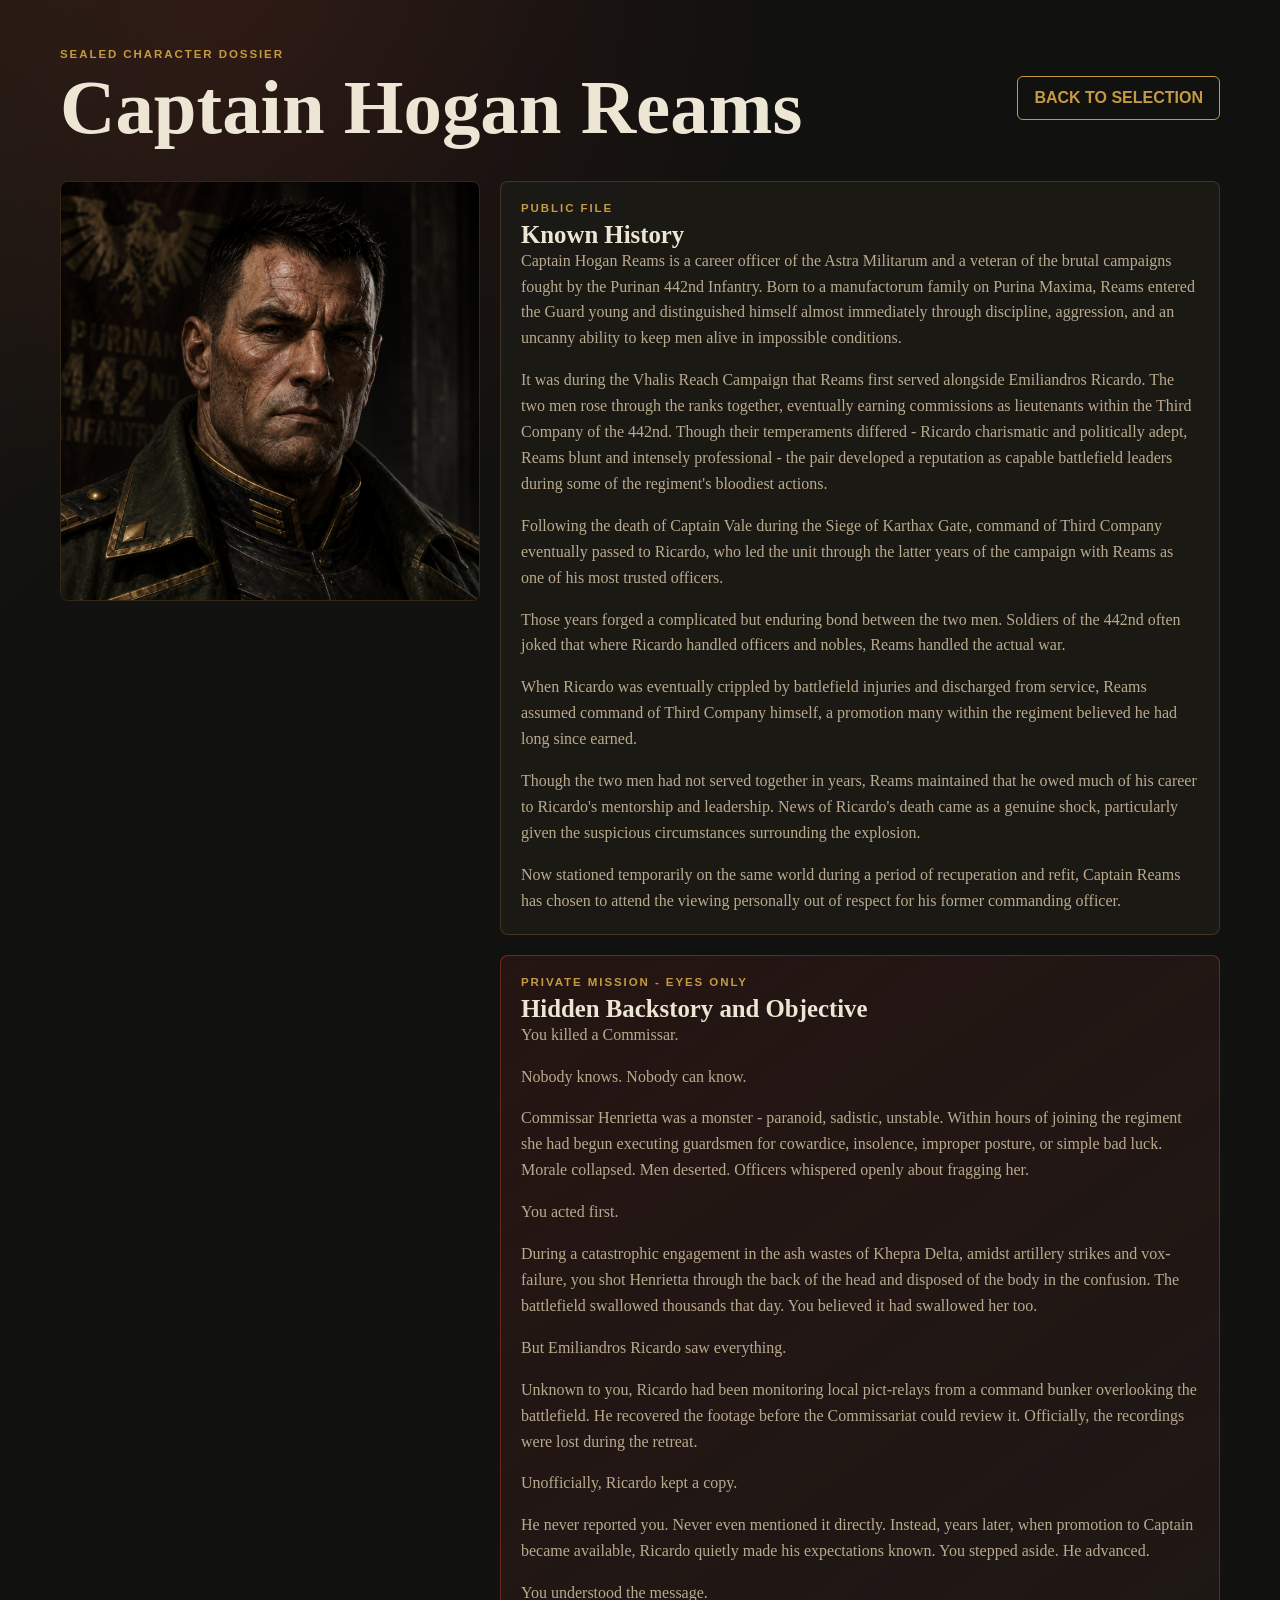
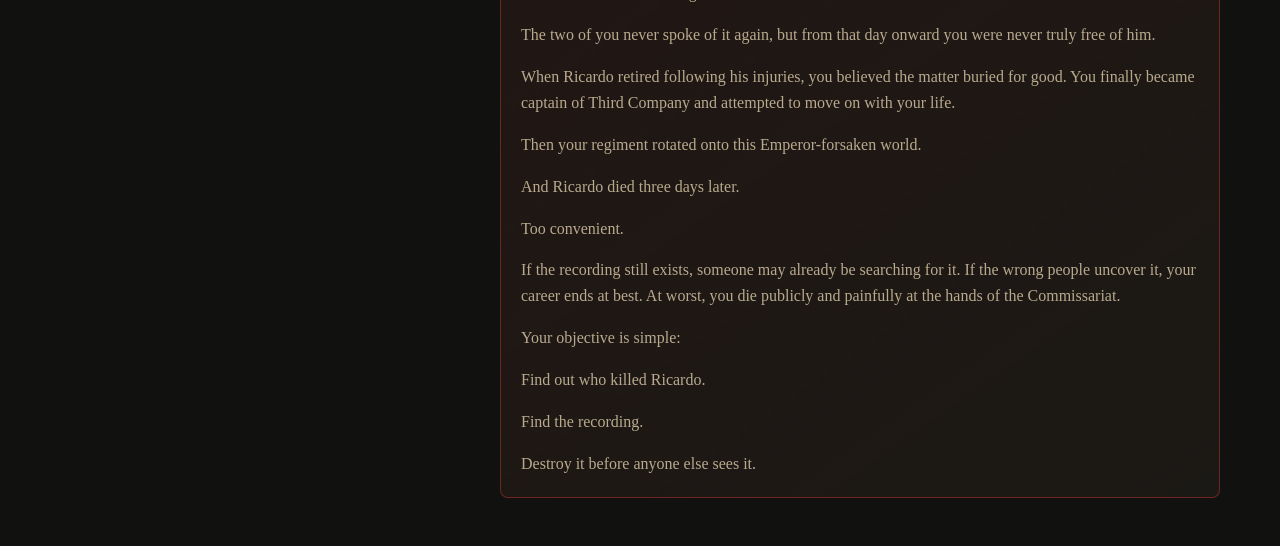
==== character.html @ 4c292468 "The Killing of Emiliandros Ricardo" ====
<!doctype html>
<html lang="en">
  <head>
    <meta charset="utf-8">
    <meta name="viewport" content="width=device-width, initial-scale=1">
    <title>Requias Sector One-Shot - Character Dossier</title>
    <link rel="stylesheet" href="styles.css">
  </head>
  <body>
    <header class="site-header compact">
      <div>
        <p class="eyebrow">Sealed Character Dossier</p>
        <h1 id="detailName">Character Details</h1>
      </div>
      <a class="button secondary" href="selection.html">Back to Selection</a>
    </header>

    <main class="detail-layout" id="detailPage">
      <section class="detail-portrait" id="detailPortrait"></section>

      <section class="dossier">
        <div class="section-block">
          <p class="eyebrow">Public File</p>
          <h2>Known History</h2>
          <div id="detailPublic" class="prose"></div>
        </div>

        <div class="section-block secret">
          <p class="eyebrow">Private Mission - Eyes Only</p>
          <h2>Hidden Backstory and Objective</h2>
          <div id="detailSecret" class="prose"></div>
        </div>
      </section>
    </main>

    <script src="characters.js"></script>
  </body>
</html>
---- styles.css ----
:root {
  color-scheme: dark;
  --bg: #11110f;
  --panel: #1c1a16;
  --panel-strong: #262118;
  --line: #5c4a2d;
  --line-soft: rgba(164, 127, 67, 0.28);
  --text: #eee6d4;
  --muted: #b9aa8e;
  --gold: #c59a42;
  --red: #8e2d27;
  --black: #070706;
}

* {
  box-sizing: border-box;
}

body {
  min-height: 100vh;
  margin: 0;
  background:
    radial-gradient(circle at 18% 0%, rgba(142, 45, 39, 0.2), transparent 34rem),
    linear-gradient(135deg, rgba(197, 154, 66, 0.06), transparent 28rem),
    var(--bg);
  color: var(--text);
  font-family: Georgia, "Times New Roman", serif;
}

.landing-page {
  background: var(--bg);
}

button,
a {
  font: inherit;
}

.site-header {
  display: flex;
  align-items: end;
  justify-content: space-between;
  gap: 2rem;
  max-width: 1200px;
  margin: 0 auto;
  padding: 3rem 1.25rem 2rem;
}

.site-header.compact {
  align-items: center;
}

.eyebrow {
  margin: 0 0 0.5rem;
  color: var(--gold);
  font-family: Arial, sans-serif;
  font-size: 0.72rem;
  font-weight: 700;
  letter-spacing: 0.12rem;
  text-transform: uppercase;
}

h1,
h2 {
  margin: 0;
  line-height: 1.05;
}

h1 {
  max-width: 760px;
  font-size: clamp(2.25rem, 6vw, 5rem);
}

h2 {
  font-size: 1.55rem;
}

.header-note {
  max-width: 360px;
  margin: 0;
  color: var(--muted);
  line-height: 1.55;
}

.header-actions {
  display: grid;
  justify-items: end;
  gap: 0.85rem;
}

.landing-hero {
  min-height: 78vh;
  display: grid;
  align-items: end;
  background:
    linear-gradient(90deg, rgba(7, 7, 6, 0.96), rgba(7, 7, 6, 0.72) 45%, rgba(7, 7, 6, 0.2)),
    linear-gradient(0deg, var(--bg), rgba(7, 7, 6, 0) 34%),
    url("assets/characters/4fe3f929-f056-469f-8570-948c34a160f2.png") center right / cover no-repeat;
}

.landing-copy {
  width: min(760px, 100%);
  padding: 5rem 1.25rem 4rem;
  margin-left: max(1.25rem, calc((100vw - 1200px) / 2));
}

.landing-copy p:not(.eyebrow) {
  max-width: 620px;
  color: var(--muted);
  font-size: 1.15rem;
  line-height: 1.6;
}

.landing-actions {
  display: flex;
  align-items: center;
  gap: 0.75rem;
  margin-top: 1rem;
}

.landing-button {
  width: min(340px, 100%);
}

.scenario-brief {
  display: grid;
  grid-template-columns: minmax(260px, 380px) minmax(0, 1fr);
  gap: 2rem;
  max-width: 1200px;
  margin: 0 auto;
  padding: 2rem 1.25rem 4rem;
}

.brief-copy {
  color: var(--muted);
  line-height: 1.65;
}

.brief-copy p:first-child {
  margin-top: 0;
}

.brief-copy p:last-child {
  margin-bottom: 0;
}

.selection-layout,
.detail-layout {
  display: grid;
  gap: 1.25rem;
  max-width: 1200px;
  margin: 0 auto;
  padding: 0 1.25rem 3rem;
}

.selection-layout {
  grid-template-columns: minmax(0, 1fr) minmax(320px, 420px);
  align-items: start;
}

.character-grid {
  display: grid;
  grid-template-columns: repeat(3, minmax(0, 1fr));
  gap: 1rem;
}

.character-card {
  position: relative;
  min-width: 0;
  padding: 0;
  overflow: hidden;
  border: 1px solid var(--line-soft);
  border-radius: 8px;
  background: var(--panel);
  color: var(--text);
  cursor: pointer;
  text-align: left;
  transition: border-color 160ms ease, transform 160ms ease, background 160ms ease;
}

.character-card:hover,
.character-card:focus-visible,
.character-card.selected {
  border-color: var(--gold);
  background: var(--panel-strong);
  transform: translateY(-2px);
  outline: none;
}

.portrait-frame {
  aspect-ratio: 4 / 5;
  background: var(--black);
}

.portrait-frame img,
.detail-portrait img {
  width: 100%;
  height: 100%;
  display: block;
  object-fit: cover;
}

.portrait-placeholder {
  display: grid;
  width: 100%;
  height: 100%;
  min-height: 220px;
  place-items: center;
  background:
    linear-gradient(145deg, rgba(197, 154, 66, 0.16), transparent),
    repeating-linear-gradient(45deg, rgba(255, 255, 255, 0.04) 0 1px, transparent 1px 12px),
    #17130f;
  color: var(--gold);
  font-family: Arial, sans-serif;
  font-size: 2rem;
  font-weight: 800;
}

.portrait-placeholder.large {
  min-height: 520px;
  font-size: 4rem;
}

.character-name,
.character-role {
  display: block;
  padding-inline: 0.85rem;
}

.character-name {
  padding-top: 0.85rem;
  font-size: 1.05rem;
  font-weight: 700;
}

.character-role {
  min-height: 3.7rem;
  padding-top: 0.35rem;
  padding-bottom: 0.85rem;
  color: var(--muted);
  font-family: Arial, sans-serif;
  font-size: 0.82rem;
  line-height: 1.35;
}

.slot-number {
  position: absolute;
  top: 0.6rem;
  right: 0.6rem;
  padding: 0.2rem 0.4rem;
  border: 1px solid rgba(197, 154, 66, 0.45);
  border-radius: 4px;
  background: rgba(7, 7, 6, 0.72);
  color: var(--gold);
  font-family: Arial, sans-serif;
  font-size: 0.72rem;
}

.bio-panel,
.section-block {
  border: 1px solid var(--line-soft);
  border-radius: 8px;
  background: rgba(28, 26, 22, 0.94);
}

.bio-panel {
  position: sticky;
  top: 1rem;
  padding: 1.25rem;
}

.bio-copy,
.prose {
  color: var(--muted);
  line-height: 1.62;
}

.bio-copy {
  max-height: 52vh;
  margin-block: 1rem;
  overflow: auto;
  padding-right: 0.5rem;
}

.button {
  display: inline-flex;
  align-items: center;
  justify-content: center;
  min-height: 2.75rem;
  width: 100%;
  border: 1px solid var(--gold);
  border-radius: 6px;
  background: var(--gold);
  color: #171007;
  font-family: Arial, sans-serif;
  font-weight: 800;
  text-decoration: none;
  text-transform: uppercase;
}

.button.secondary {
  width: auto;
  padding: 0 1rem;
  background: transparent;
  color: var(--gold);
}

.button.danger {
  border-color: var(--red);
  background: var(--red);
  color: var(--text);
}

.button.disabled {
  border-color: rgba(185, 170, 142, 0.34);
  background: rgba(185, 170, 142, 0.2);
  color: rgba(238, 230, 212, 0.55);
  pointer-events: none;
}

.gm-layout {
  max-width: 980px;
  margin: 0 auto;
  padding: 0 1.25rem 3rem;
}

.gm-gate {
  max-width: 520px;
}

.password-form {
  display: grid;
  gap: 0.85rem;
  margin-top: 1.25rem;
}

.password-form label {
  color: var(--muted);
  font-family: Arial, sans-serif;
  font-size: 0.78rem;
  font-weight: 700;
  text-transform: uppercase;
}

.password-form input {
  min-height: 2.75rem;
  width: 100%;
  border: 1px solid var(--line-soft);
  border-radius: 6px;
  background: var(--black);
  color: var(--text);
  font: inherit;
  padding: 0 0.85rem;
}

.password-form input:focus {
  border-color: var(--gold);
  outline: none;
}

.gate-error {
  margin: 0;
  color: #e09a8f;
  font-family: Arial, sans-serif;
}

.gm-notes {
  display: grid;
  gap: 1.25rem;
}

.gm-notes[hidden] {
  display: none;
}

.gm-notes h3,
.gm-notes h4 {
  margin: 1.25rem 0 0.45rem;
}

.gm-notes h3 {
  color: var(--text);
  font-size: 1.15rem;
}

.gm-notes h4 {
  color: var(--gold);
  font-family: Arial, sans-serif;
  font-size: 0.82rem;
  text-transform: uppercase;
}

.gm-notes p,
.gm-notes li {
  color: var(--muted);
  line-height: 1.62;
}

.gm-notes ul {
  margin-top: 0;
  padding-left: 1.25rem;
}

.detail-layout {
  grid-template-columns: minmax(280px, 420px) minmax(0, 1fr);
}

.detail-portrait {
  overflow: hidden;
  align-self: start;
  border: 1px solid var(--line-soft);
  border-radius: 8px;
  background: var(--black);
}

.dossier {
  display: grid;
  gap: 1.25rem;
}

.section-block {
  padding: 1.25rem;
}

.section-block.secret {
  border-color: rgba(142, 45, 39, 0.72);
  background: linear-gradient(145deg, rgba(142, 45, 39, 0.16), rgba(28, 26, 22, 0.96));
}

.confirm-overlay {
  position: fixed;
  inset: 0;
  z-index: 10;
  display: grid;
  place-items: center;
  padding: 1.25rem;
  background: rgba(7, 7, 6, 0.82);
}

.confirm-overlay[hidden] {
  display: none;
}

.confirm-dialog {
  width: min(520px, 100%);
  padding: 1.5rem;
  border: 1px solid rgba(142, 45, 39, 0.72);
  border-radius: 8px;
  background: linear-gradient(145deg, rgba(142, 45, 39, 0.18), rgba(28, 26, 22, 0.98));
  box-shadow: 0 1.5rem 4rem rgba(0, 0, 0, 0.48);
}

.confirm-dialog p:not(.eyebrow) {
  color: var(--muted);
  line-height: 1.6;
}

.confirm-actions {
  display: grid;
  grid-template-columns: 1fr 1fr;
  gap: 0.75rem;
  margin-top: 1.25rem;
}

.prose p:first-child,
.bio-copy p:first-child {
  margin-top: 0;
}

.prose p:last-child,
.bio-copy p:last-child {
  margin-bottom: 0;
}

@media (max-width: 900px) {
  .site-header,
  .selection-layout,
  .detail-layout,
  .scenario-brief {
    grid-template-columns: 1fr;
  }

  .site-header {
    display: grid;
    align-items: start;
  }

  .header-actions {
    justify-items: start;
  }

  .character-grid {
    grid-template-columns: repeat(2, minmax(0, 1fr));
  }

  .bio-panel {
    position: static;
  }
}

@media (max-width: 560px) {
  .site-header {
    padding-top: 2rem;
  }

  .character-grid {
    grid-template-columns: 1fr;
  }

  .button.secondary {
    width: 100%;
  }

  .landing-actions {
    display: grid;
    width: min(340px, 100%);
  }

  .landing-copy {
    padding-top: 4rem;
    margin-left: 0;
  }

  .landing-copy p:not(.eyebrow) {
    font-size: 1rem;
  }

  .confirm-actions {
    grid-template-columns: 1fr;
  }
}
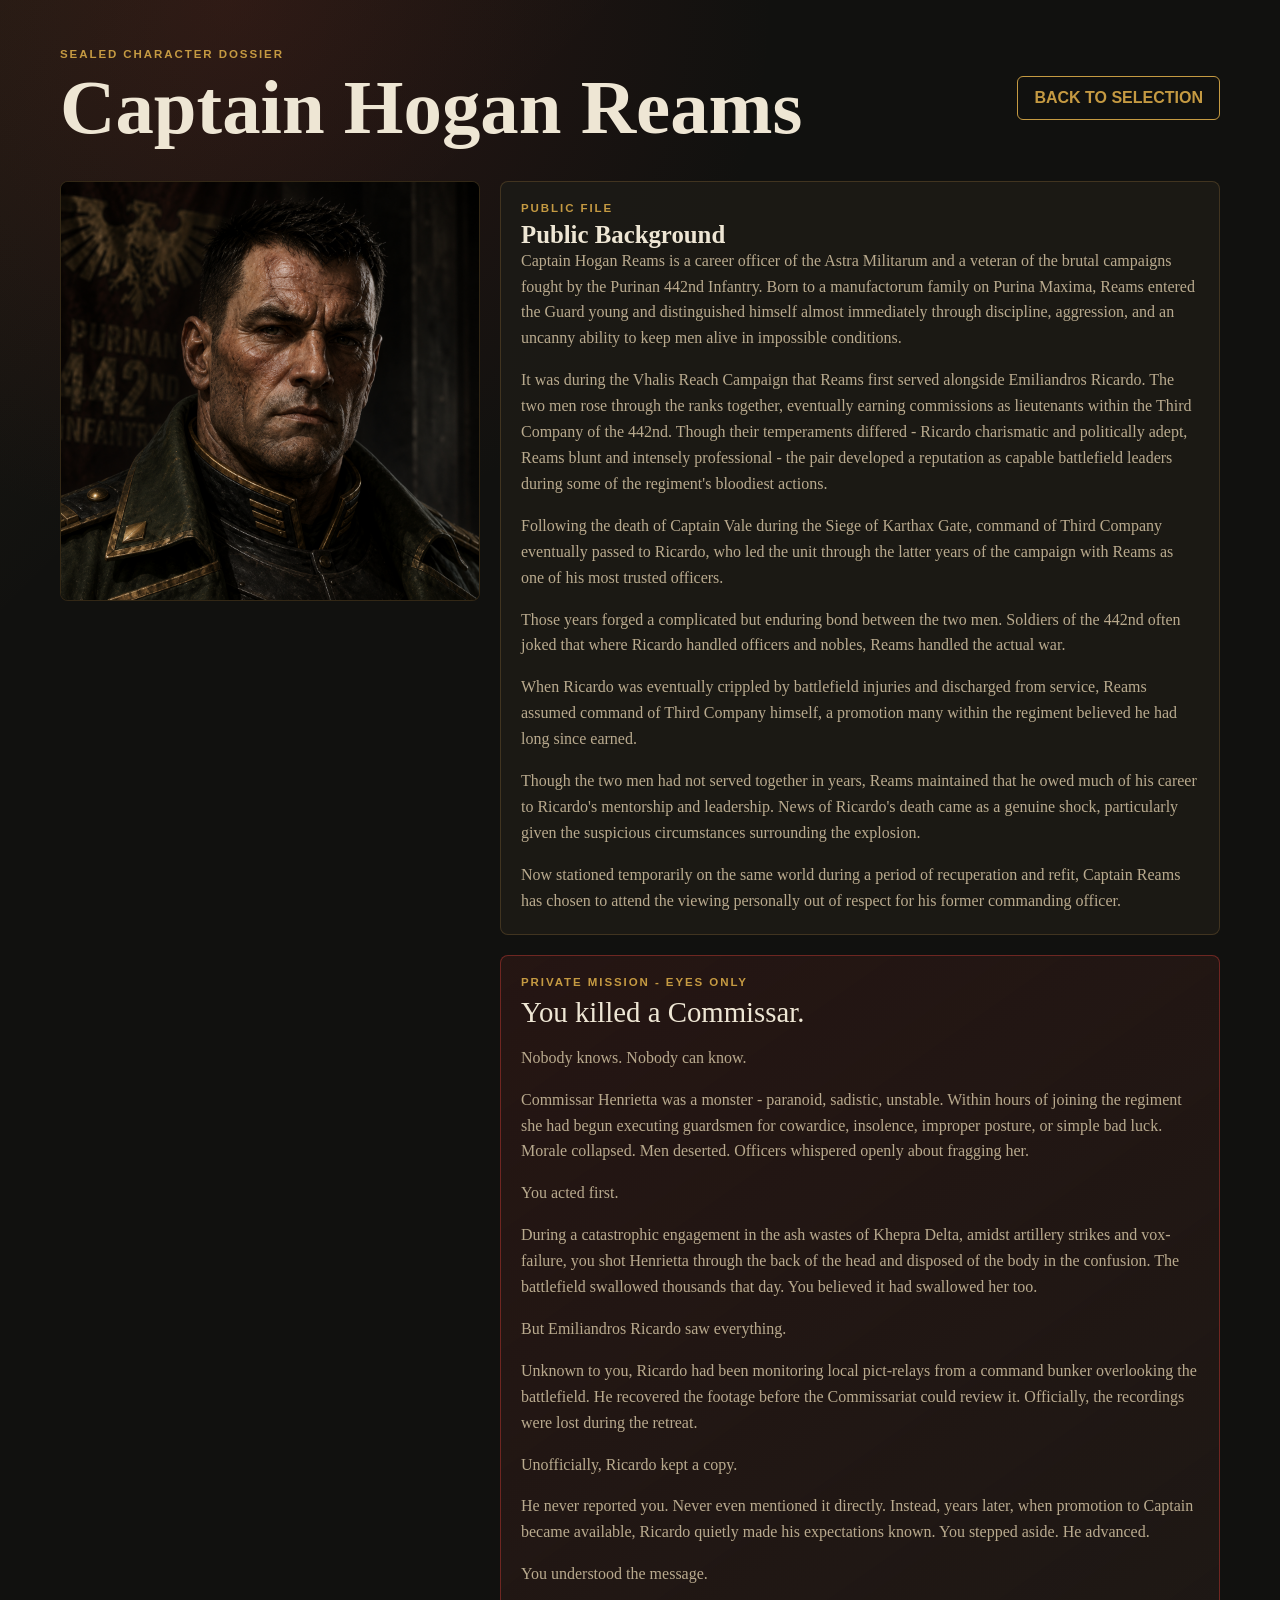
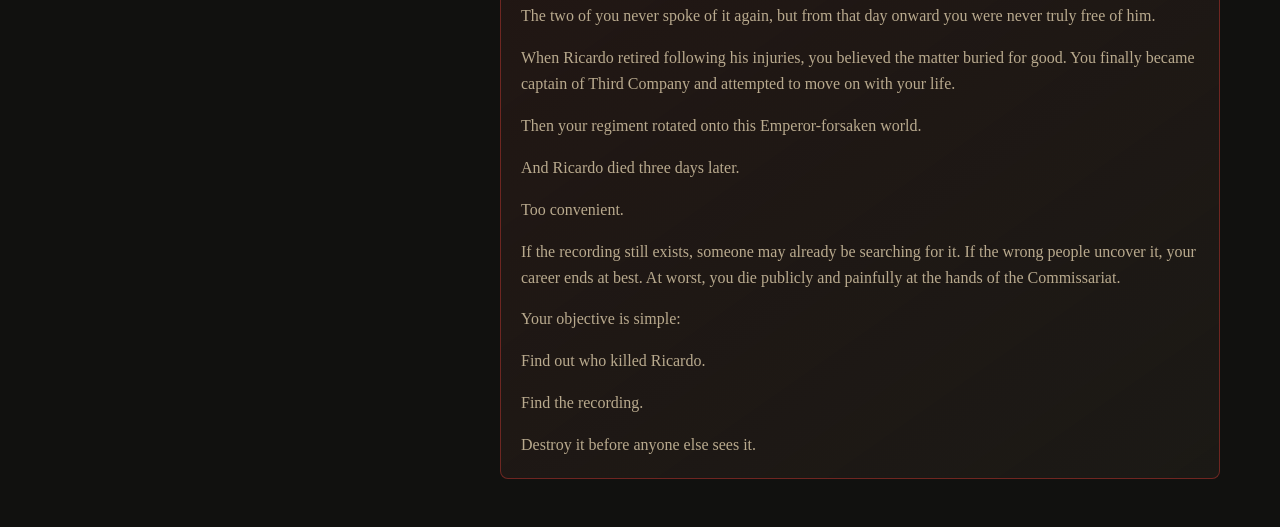
==== commit baf187de: "Updates to the folders" ====
--- a/character.html
+++ b/character.html
@@ -21,13 +21,12 @@
       <section class="dossier">
         <div class="section-block">
           <p class="eyebrow">Public File</p>
-          <h2>Known History</h2>
+          <h2>Public Background</h2>
           <div id="detailPublic" class="prose"></div>
         </div>
 
         <div class="section-block secret">
           <p class="eyebrow">Private Mission - Eyes Only</p>
-          <h2>Hidden Backstory and Objective</h2>
           <div id="detailSecret" class="prose"></div>
         </div>
       </section>
--- a/styles.css
+++ b/styles.css
@@ -88,6 +88,11 @@
   gap: 0.85rem;
 }
 
+.header-button-row {
+  display: flex;
+  gap: 0.75rem;
+}
+
 .landing-hero {
   min-height: 78vh;
   display: grid;
@@ -95,7 +100,7 @@
   background:
     linear-gradient(90deg, rgba(7, 7, 6, 0.96), rgba(7, 7, 6, 0.72) 45%, rgba(7, 7, 6, 0.2)),
     linear-gradient(0deg, var(--bg), rgba(7, 7, 6, 0) 34%),
-    url("assets/characters/4fe3f929-f056-469f-8570-948c34a160f2.png") center right / cover no-repeat;
+    url("assets/Player%20Characters/4fe3f929-f056-469f-8570-948c34a160f2.png") center right / cover no-repeat;
 }
 
 .landing-copy {
@@ -427,6 +432,13 @@
   background: linear-gradient(145deg, rgba(142, 45, 39, 0.16), rgba(28, 26, 22, 0.96));
 }
 
+.section-block.secret .prose p:first-child {
+  color: var(--text);
+  font-size: 1.8rem;
+  line-height: 1.15;
+  margin-bottom: 1rem;
+}
+
 .confirm-overlay {
   position: fixed;
   inset: 0;
@@ -489,6 +501,11 @@
     justify-items: start;
   }
 
+  .header-button-row {
+    display: grid;
+    width: 100%;
+  }
+
   .character-grid {
     grid-template-columns: repeat(2, minmax(0, 1fr));
   }
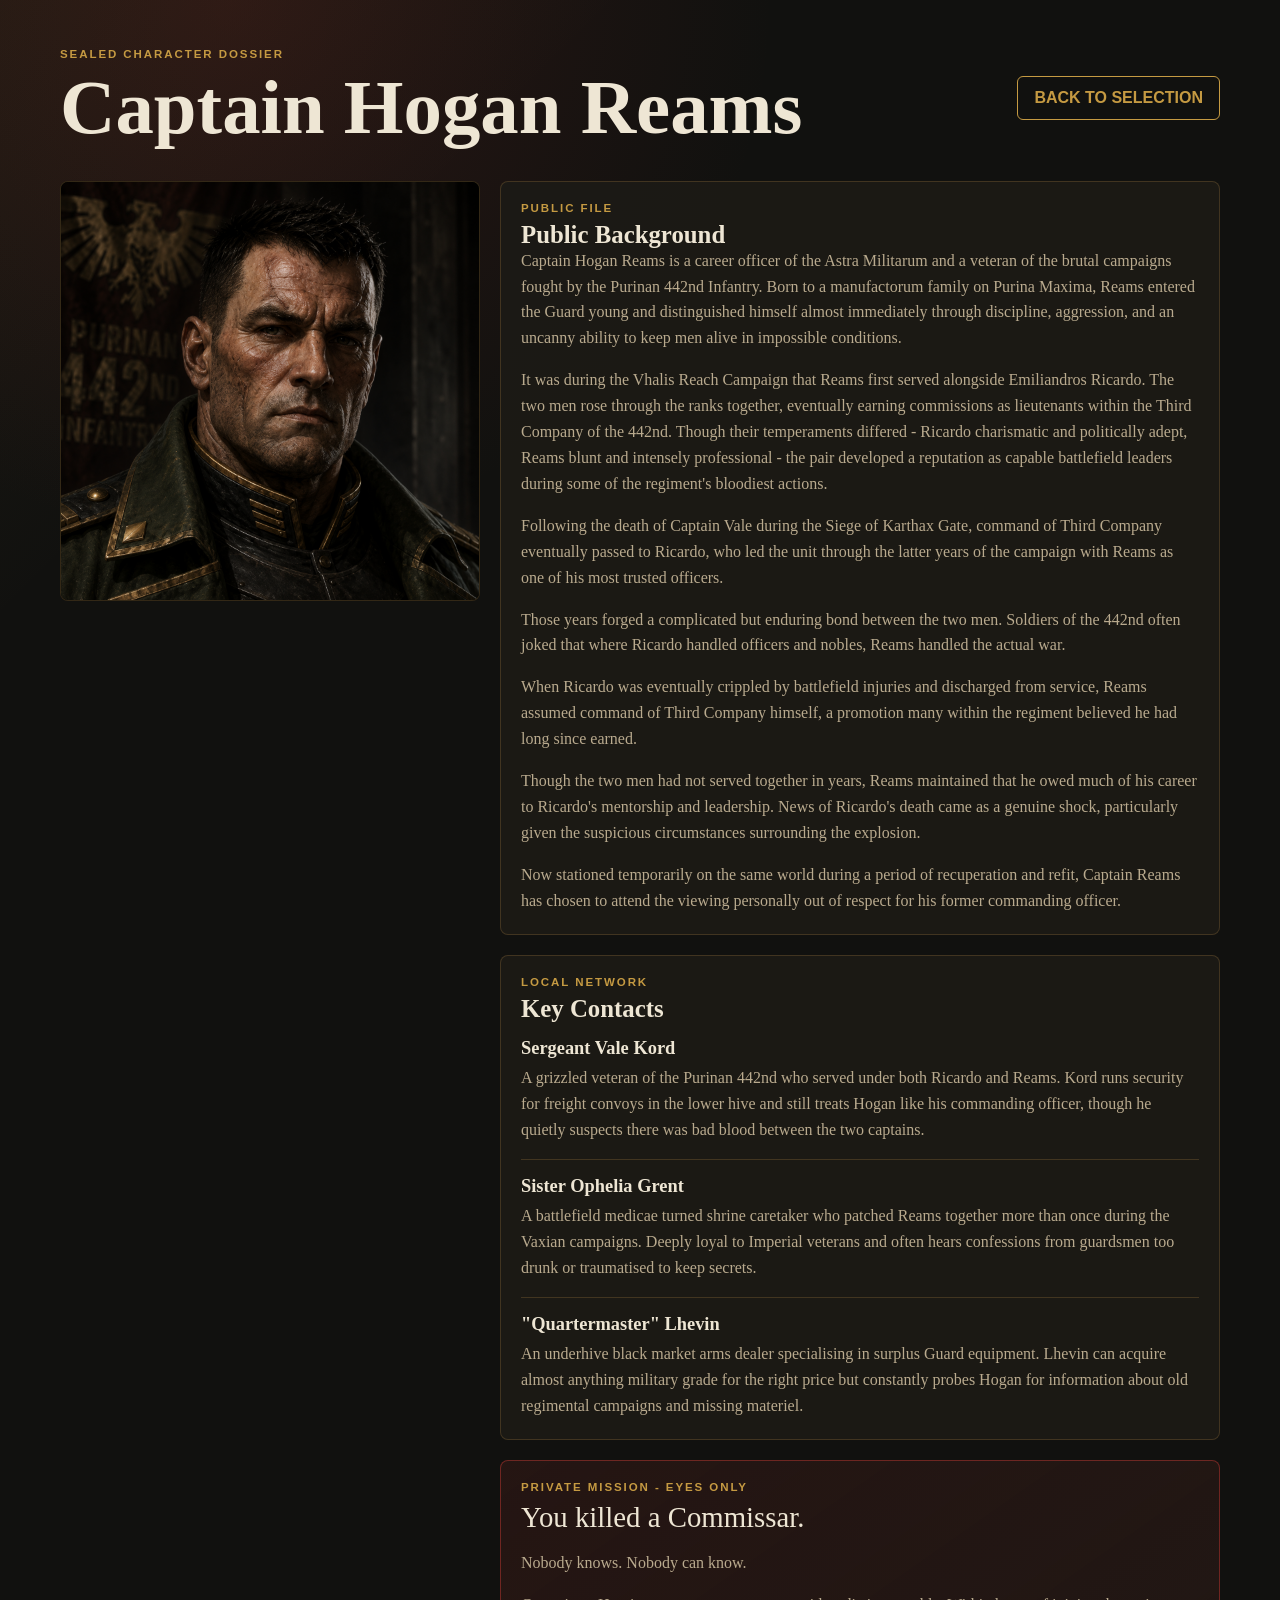
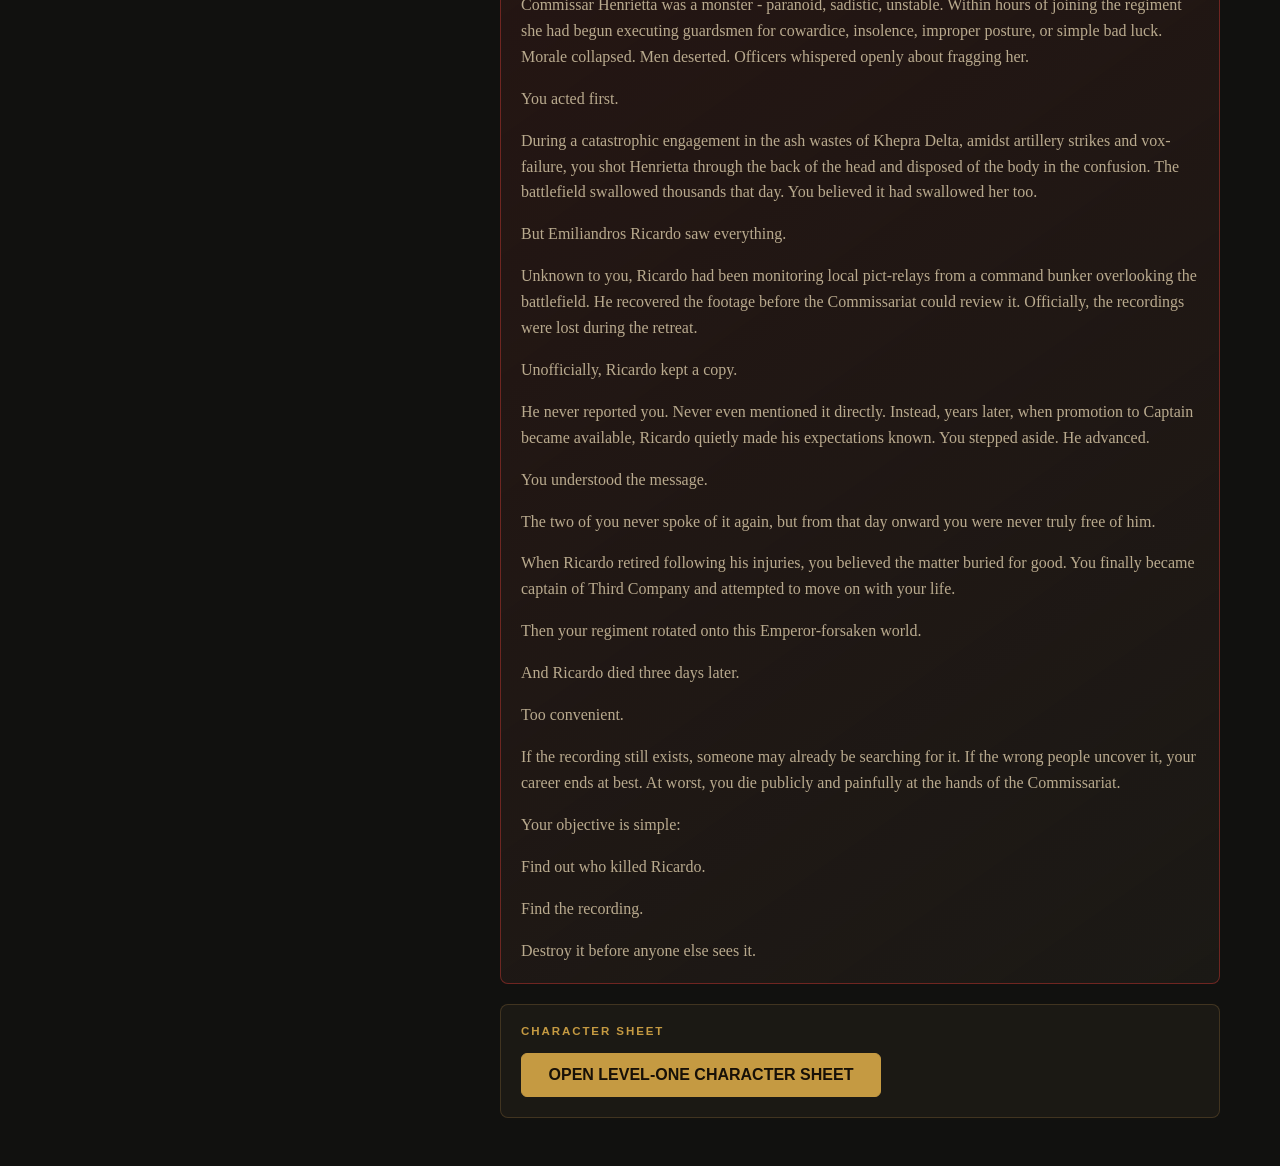
==== commit 18e3d362: "A bunch of updates to character sheets and stat blocks plus a range of small fixes to typos ect" ====
--- a/character.html
+++ b/character.html
@@ -25,9 +25,20 @@
           <div id="detailPublic" class="prose"></div>
         </div>
 
+        <div class="section-block">
+          <p class="eyebrow">Local Network</p>
+          <h2>Key Contacts</h2>
+          <div id="detailContacts" class="contact-list"></div>
+        </div>
+
         <div class="section-block secret">
           <p class="eyebrow">Private Mission - Eyes Only</p>
           <div id="detailSecret" class="prose"></div>
+        </div>
+
+        <div class="section-block">
+          <p class="eyebrow">Character Sheet</p>
+          <div id="detailSheet" class="sheet-link"></div>
         </div>
       </section>
     </main>
--- a/styles.css
+++ b/styles.css
@@ -323,6 +323,42 @@
   pointer-events: none;
 }
 
+.sheet-link {
+  margin-top: 1rem;
+}
+
+.sheet-button {
+  width: min(360px, 100%);
+}
+
+.contact-list {
+  display: grid;
+  gap: 1rem;
+  margin-top: 1rem;
+}
+
+.contact-card {
+  padding-top: 1rem;
+  border-top: 1px solid var(--line-soft);
+}
+
+.contact-card:first-child {
+  padding-top: 0;
+  border-top: 0;
+}
+
+.contact-card h3 {
+  margin: 0 0 0.4rem;
+  color: var(--text);
+  font-size: 1.15rem;
+}
+
+.contact-card p {
+  margin: 0;
+  color: var(--muted);
+  line-height: 1.62;
+}
+
 .gm-layout {
   max-width: 980px;
   margin: 0 auto;
@@ -404,6 +440,193 @@
 .gm-notes ul {
   margin-top: 0;
   padding-left: 1.25rem;
+}
+
+.npc-page[hidden] {
+  display: none;
+}
+
+.npc-page {
+  display: grid;
+  gap: 1.25rem;
+}
+
+.npc-grid {
+  display: grid;
+  gap: 1.25rem;
+}
+
+.npc-card {
+  display: grid;
+  grid-template-columns: minmax(220px, 300px) minmax(0, 1fr);
+  overflow: visible;
+  border: 1px solid var(--line-soft);
+  border-radius: 8px;
+  background: rgba(28, 26, 22, 0.94);
+}
+
+.npc-portrait {
+  min-height: 100%;
+  overflow: hidden;
+  border-radius: 8px 0 0 8px;
+  background: var(--black);
+}
+
+.npc-portrait img {
+  width: 100%;
+  height: 100%;
+  min-height: 360px;
+  display: block;
+  object-fit: cover;
+}
+
+.npc-body {
+  min-width: 0;
+  padding: 1.25rem;
+}
+
+.npc-type {
+  margin: 0.45rem 0 1rem;
+  color: var(--muted);
+  line-height: 1.45;
+}
+
+.npc-summary {
+  display: grid;
+  grid-template-columns: repeat(2, minmax(0, 1fr));
+  gap: 0.6rem;
+  color: var(--muted);
+  font-family: Arial, sans-serif;
+  font-size: 0.85rem;
+}
+
+.npc-summary span {
+  padding: 0.55rem;
+  border: 1px solid var(--line-soft);
+  border-radius: 6px;
+  background: rgba(7, 7, 6, 0.28);
+}
+
+.npc-stats {
+  display: grid;
+  grid-template-columns: repeat(9, minmax(0, 1fr));
+  gap: 0.35rem;
+  margin-top: 1rem;
+}
+
+.npc-stat {
+  display: grid;
+  gap: 0.2rem;
+  justify-items: center;
+  padding: 0.5rem 0.3rem;
+  border: 1px solid var(--line-soft);
+  border-radius: 6px;
+  background: var(--black);
+}
+
+.npc-stat span {
+  color: var(--gold);
+  font-family: Arial, sans-serif;
+  font-size: 0.68rem;
+  font-weight: 800;
+}
+
+.npc-stat strong {
+  font-size: 1.05rem;
+}
+
+.npc-columns,
+.npc-notes {
+  display: grid;
+  grid-template-columns: repeat(2, minmax(0, 1fr));
+  gap: 1rem;
+  margin-top: 1.1rem;
+}
+
+.npc-columns h3,
+.npc-notes h3 {
+  margin: 0 0 0.4rem;
+  color: var(--gold);
+  font-family: Arial, sans-serif;
+  font-size: 0.78rem;
+  text-transform: uppercase;
+}
+
+.npc-columns ul {
+  margin: 0;
+  padding-left: 1.1rem;
+  color: var(--muted);
+  line-height: 1.5;
+}
+
+.talent-tip {
+  position: relative;
+  border-bottom: 1px dotted rgba(197, 154, 66, 0.72);
+  color: var(--text);
+  cursor: help;
+}
+
+.talent-tip::after {
+  position: absolute;
+  left: 0;
+  bottom: calc(100% + 0.45rem);
+  z-index: 100;
+  width: min(22rem, 80vw);
+  padding: 0.65rem 0.75rem;
+  border: 1px solid var(--line-soft);
+  border-radius: 6px;
+  background: #070706;
+  color: var(--text);
+  box-shadow: 0 1rem 2rem rgba(0, 0, 0, 0.4);
+  content: attr(data-effect);
+  font-family: Arial, sans-serif;
+  font-size: 0.78rem;
+  line-height: 1.45;
+  opacity: 0;
+  pointer-events: none;
+  transform: translateY(0.25rem);
+  transition: opacity 120ms ease, transform 120ms ease;
+}
+
+.talent-tip:hover::after,
+.talent-tip:focus-visible::after {
+  opacity: 1;
+  transform: translateY(0);
+}
+
+.npc-notes p {
+  margin: 0;
+  color: var(--muted);
+  line-height: 1.55;
+}
+
+.npc-table-wrap {
+  width: 100%;
+  margin-top: 1.1rem;
+  overflow-x: auto;
+}
+
+.npc-weapons {
+  width: 100%;
+  min-width: 760px;
+  border-collapse: collapse;
+  color: var(--muted);
+  font-family: Arial, sans-serif;
+  font-size: 0.78rem;
+}
+
+.npc-weapons th,
+.npc-weapons td {
+  padding: 0.55rem;
+  border: 1px solid var(--line-soft);
+  text-align: left;
+  vertical-align: top;
+}
+
+.npc-weapons th {
+  color: var(--gold);
+  background: rgba(7, 7, 6, 0.48);
+  text-transform: uppercase;
 }
 
 .detail-layout {
@@ -513,6 +736,28 @@
   .bio-panel {
     position: static;
   }
+
+  .npc-card {
+    grid-template-columns: 1fr;
+  }
+
+  .npc-portrait {
+    border-radius: 8px 8px 0 0;
+  }
+
+  .npc-portrait img {
+    max-height: 420px;
+  }
+
+  .npc-stats {
+    grid-template-columns: repeat(3, minmax(0, 1fr));
+  }
+
+  .npc-columns,
+  .npc-notes,
+  .npc-summary {
+    grid-template-columns: 1fr;
+  }
 }
 
 @media (max-width: 560px) {
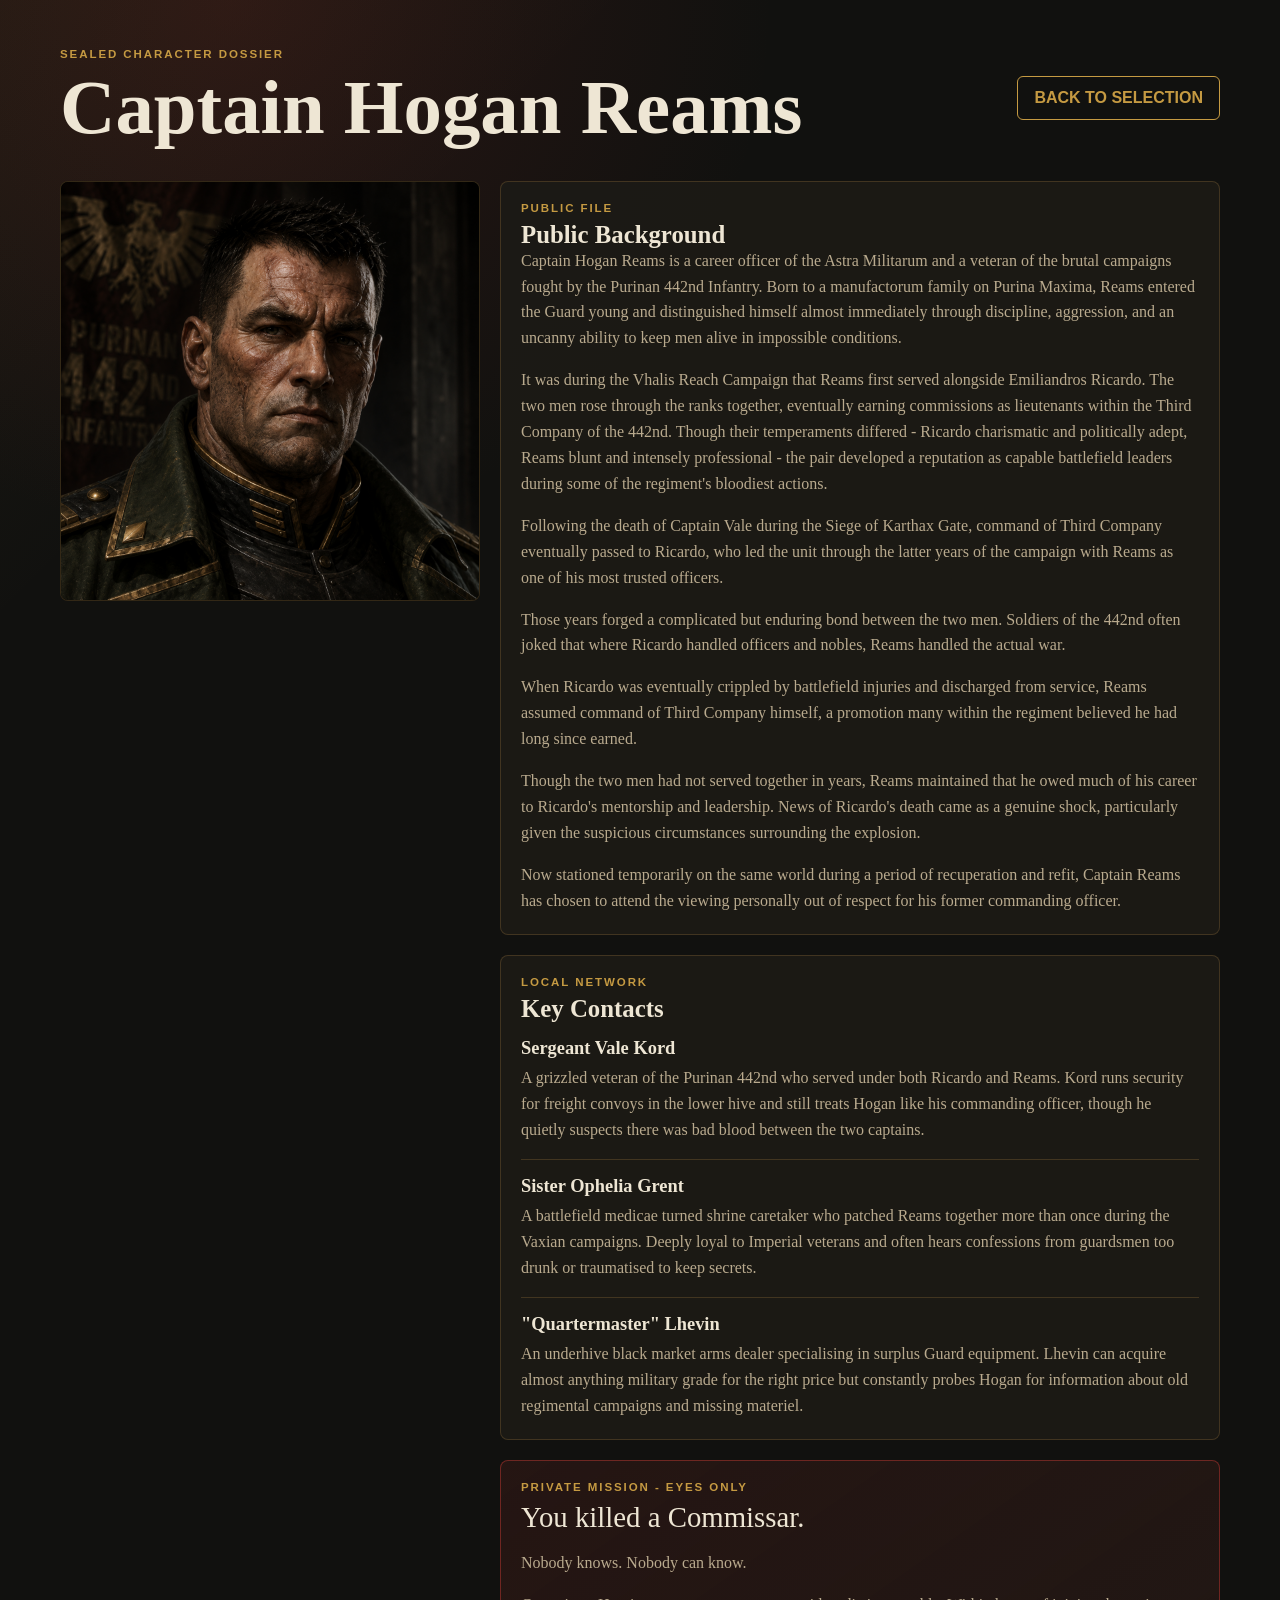
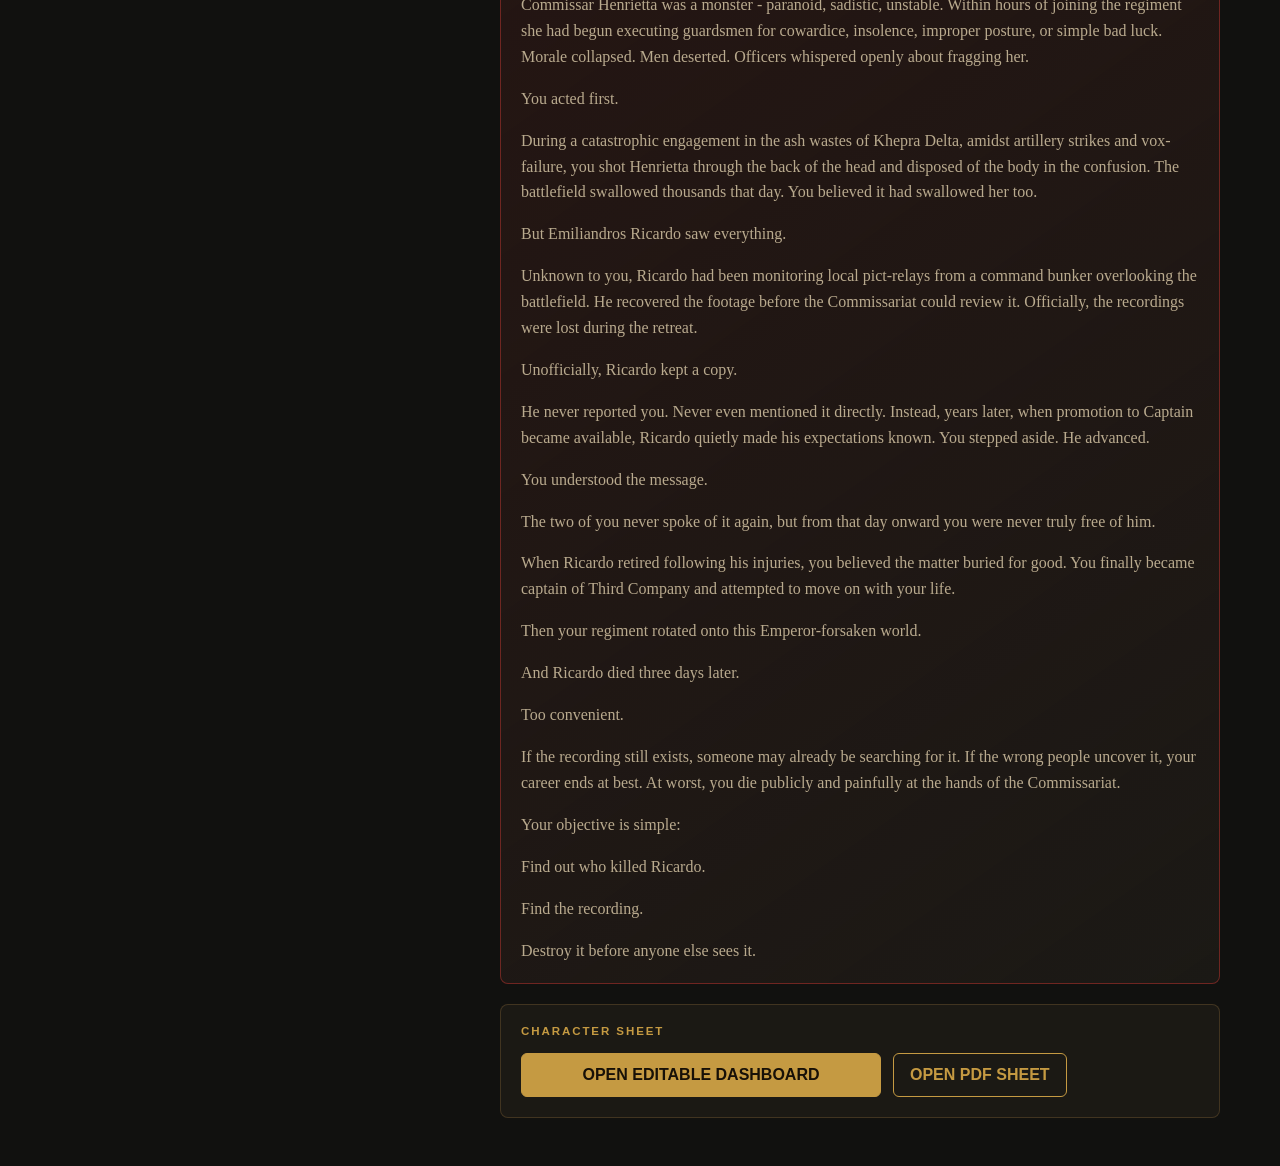
==== commit faddb8b9: "updates" ====
--- a/character.html
+++ b/character.html
@@ -4,7 +4,7 @@
     <meta charset="utf-8">
     <meta name="viewport" content="width=device-width, initial-scale=1">
     <title>Requias Sector One-Shot - Character Dossier</title>
-    <link rel="stylesheet" href="styles.css">
+    <link rel="stylesheet" href="styles.css?v=20260530-dashboard">
   </head>
   <body>
     <header class="site-header compact">
@@ -43,6 +43,6 @@
       </section>
     </main>
 
-    <script src="characters.js"></script>
+    <script src="characters.js?v=20260530-dashboard"></script>
   </body>
 </html>
--- a/styles.css
+++ b/styles.css
@@ -323,12 +323,23 @@
   pointer-events: none;
 }
 
+.selection-actions {
+  display: grid;
+  gap: 0.75rem;
+}
+
 .sheet-link {
   margin-top: 1rem;
 }
 
 .sheet-button {
   width: min(360px, 100%);
+}
+
+.sheet-actions {
+  display: flex;
+  flex-wrap: wrap;
+  gap: 0.75rem;
 }
 
 .contact-list {
@@ -357,6 +368,181 @@
   margin: 0;
   color: var(--muted);
   line-height: 1.62;
+}
+
+.rules-layout,
+.dashboard-layout {
+  max-width: 1200px;
+  margin: 0 auto;
+  padding: 0 1.25rem 3rem;
+}
+
+.rules-grid,
+.dashboard-grid {
+  display: grid;
+  gap: 1.25rem;
+  margin-top: 1.25rem;
+}
+
+.rules-grid {
+  grid-template-columns: repeat(2, minmax(0, 1fr));
+}
+
+.rule-card {
+  padding: 1.25rem;
+  border: 1px solid var(--line-soft);
+  border-radius: 8px;
+  background: rgba(28, 26, 22, 0.94);
+}
+
+.rule-card h2 {
+  font-size: 1.3rem;
+}
+
+.rule-card ul {
+  margin: 1rem 0 0;
+  padding-left: 1.2rem;
+  color: var(--muted);
+  line-height: 1.58;
+}
+
+.dashboard-hero {
+  display: grid;
+  grid-template-columns: minmax(180px, 260px) minmax(0, 1fr);
+  gap: 1.25rem;
+  align-items: stretch;
+}
+
+.dashboard-portrait {
+  overflow: hidden;
+  border-radius: 8px;
+  background: var(--black);
+}
+
+.dashboard-portrait img {
+  width: 100%;
+  height: 100%;
+  min-height: 260px;
+  display: block;
+  object-fit: cover;
+}
+
+.dashboard-summary {
+  display: grid;
+  align-content: center;
+  gap: 0.8rem;
+}
+
+.dashboard-summary p {
+  margin: 0;
+  color: var(--muted);
+  line-height: 1.55;
+}
+
+.dashboard-actions {
+  display: flex;
+  flex-wrap: wrap;
+  gap: 0.75rem;
+}
+
+.dashboard-actions .button {
+  width: min(260px, 100%);
+}
+
+.save-note {
+  min-height: 1.3rem;
+  color: var(--gold) !important;
+  font-family: Arial, sans-serif;
+  font-size: 0.85rem;
+}
+
+.dashboard-grid {
+  grid-template-columns: repeat(2, minmax(0, 1fr));
+}
+
+.dashboard-card.wide {
+  grid-column: 1 / -1;
+}
+
+.stat-editor-grid,
+.resource-grid {
+  display: grid;
+  grid-template-columns: repeat(5, minmax(0, 1fr));
+  gap: 0.75rem;
+  margin-top: 1rem;
+}
+
+.resource-grid {
+  grid-template-columns: repeat(3, minmax(0, 1fr));
+}
+
+.field-control,
+.tag-field {
+  display: grid;
+  gap: 0.35rem;
+}
+
+.field-control span,
+.field-label {
+  color: var(--gold);
+  font-family: Arial, sans-serif;
+  font-size: 0.72rem;
+  font-weight: 800;
+  text-transform: uppercase;
+}
+
+.field-control input,
+.tag-field input,
+.editable-table input,
+textarea {
+  width: 100%;
+  min-height: 2.35rem;
+  border: 1px solid var(--line-soft);
+  border-radius: 6px;
+  background: var(--black);
+  color: var(--text);
+  font: inherit;
+  padding: 0.45rem 0.6rem;
+}
+
+.field-control input:focus,
+.tag-field input:focus,
+.editable-table input:focus,
+textarea:focus {
+  border-color: var(--gold);
+  outline: none;
+}
+
+.editable-table-wrap {
+  width: 100%;
+  margin-top: 1rem;
+  overflow-x: auto;
+}
+
+.editable-table {
+  width: 100%;
+  min-width: 960px;
+  border-collapse: collapse;
+}
+
+.editable-table th,
+.editable-table td {
+  padding: 0.35rem;
+  border: 1px solid var(--line-soft);
+}
+
+.editable-table th {
+  color: var(--gold);
+  font-family: Arial, sans-serif;
+  font-size: 0.72rem;
+  text-align: left;
+  text-transform: uppercase;
+}
+
+.tag-editor {
+  display: grid;
+  gap: 0.55rem;
+  margin-top: 1rem;
 }
 
 .gm-layout {
@@ -758,6 +944,20 @@
   .npc-summary {
     grid-template-columns: 1fr;
   }
+
+  .rules-grid,
+  .dashboard-grid,
+  .dashboard-hero {
+    grid-template-columns: 1fr;
+  }
+
+  .stat-editor-grid {
+    grid-template-columns: repeat(2, minmax(0, 1fr));
+  }
+
+  .resource-grid {
+    grid-template-columns: repeat(2, minmax(0, 1fr));
+  }
 }
 
 @media (max-width: 560px) {
@@ -790,4 +990,14 @@
   .confirm-actions {
     grid-template-columns: 1fr;
   }
-}
+
+  .stat-editor-grid,
+  .resource-grid {
+    grid-template-columns: 1fr;
+  }
+
+  .sheet-actions,
+  .dashboard-actions {
+    display: grid;
+  }
+}
